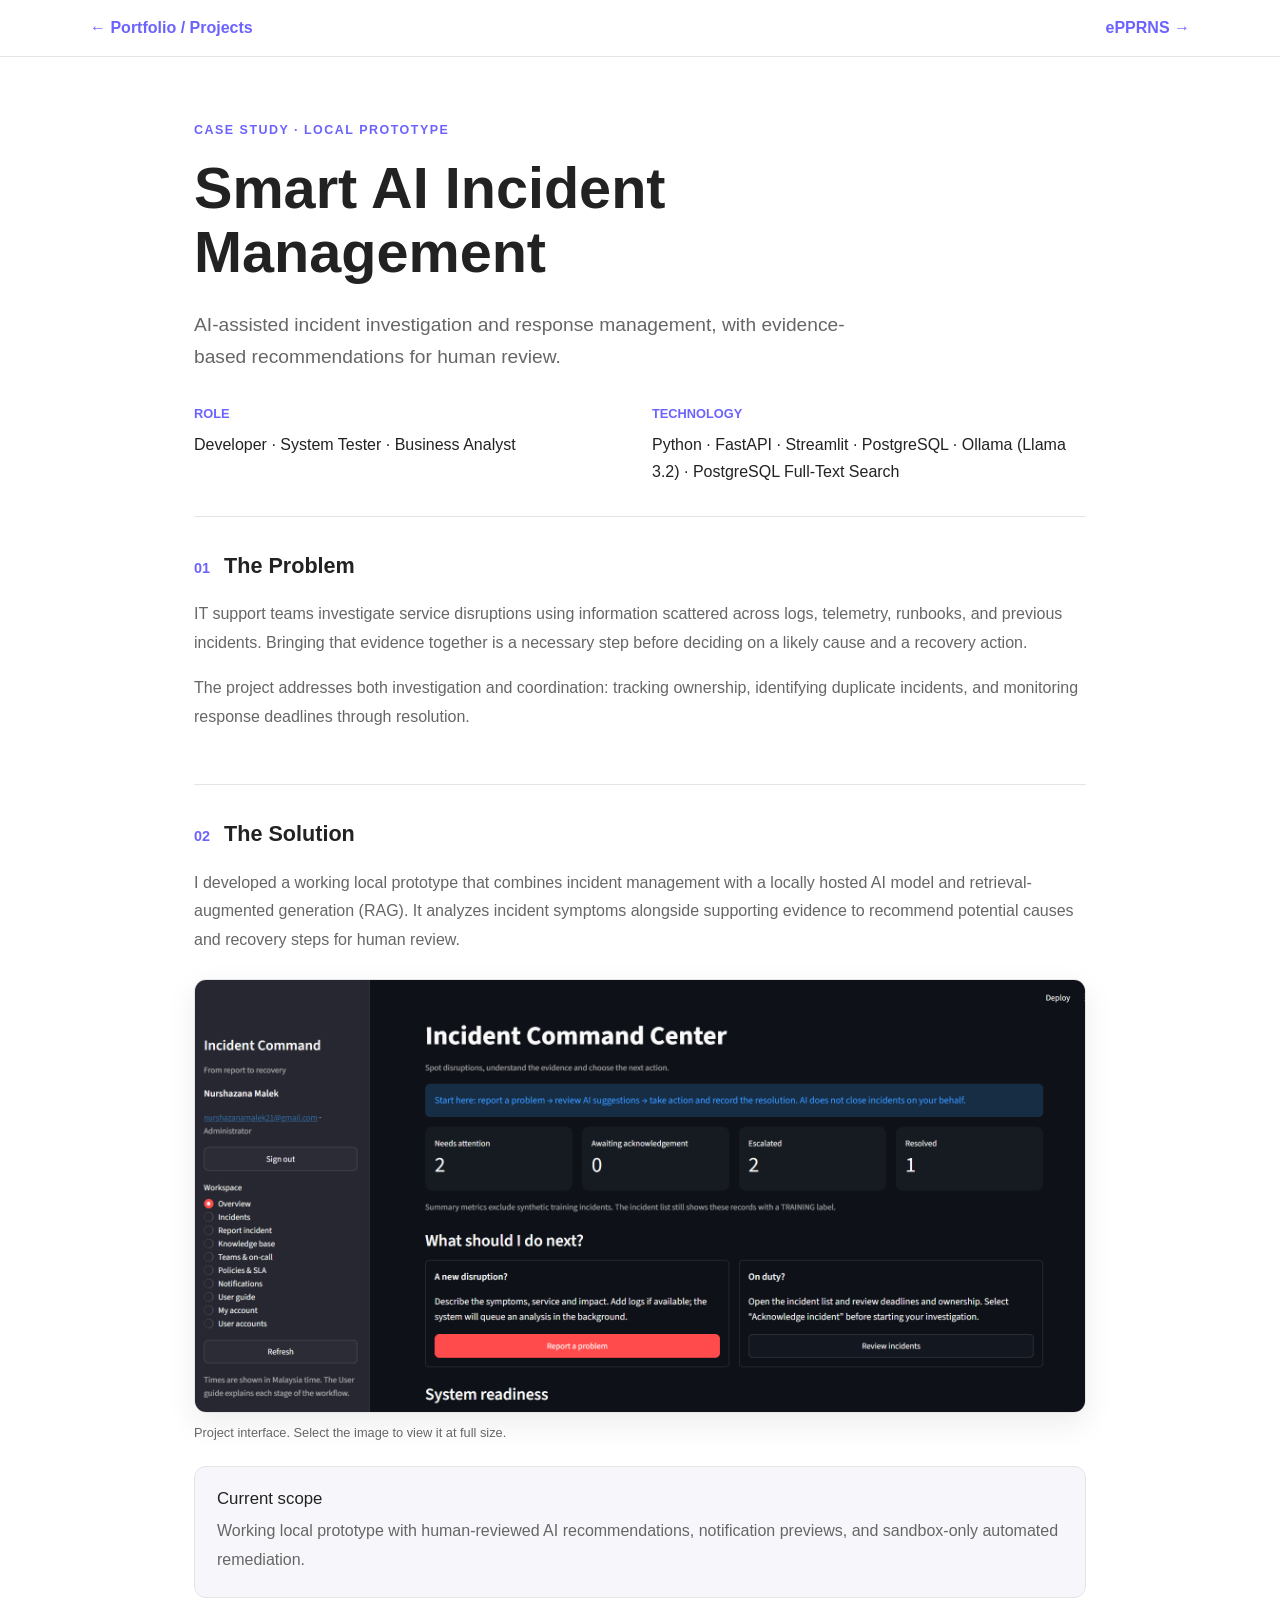
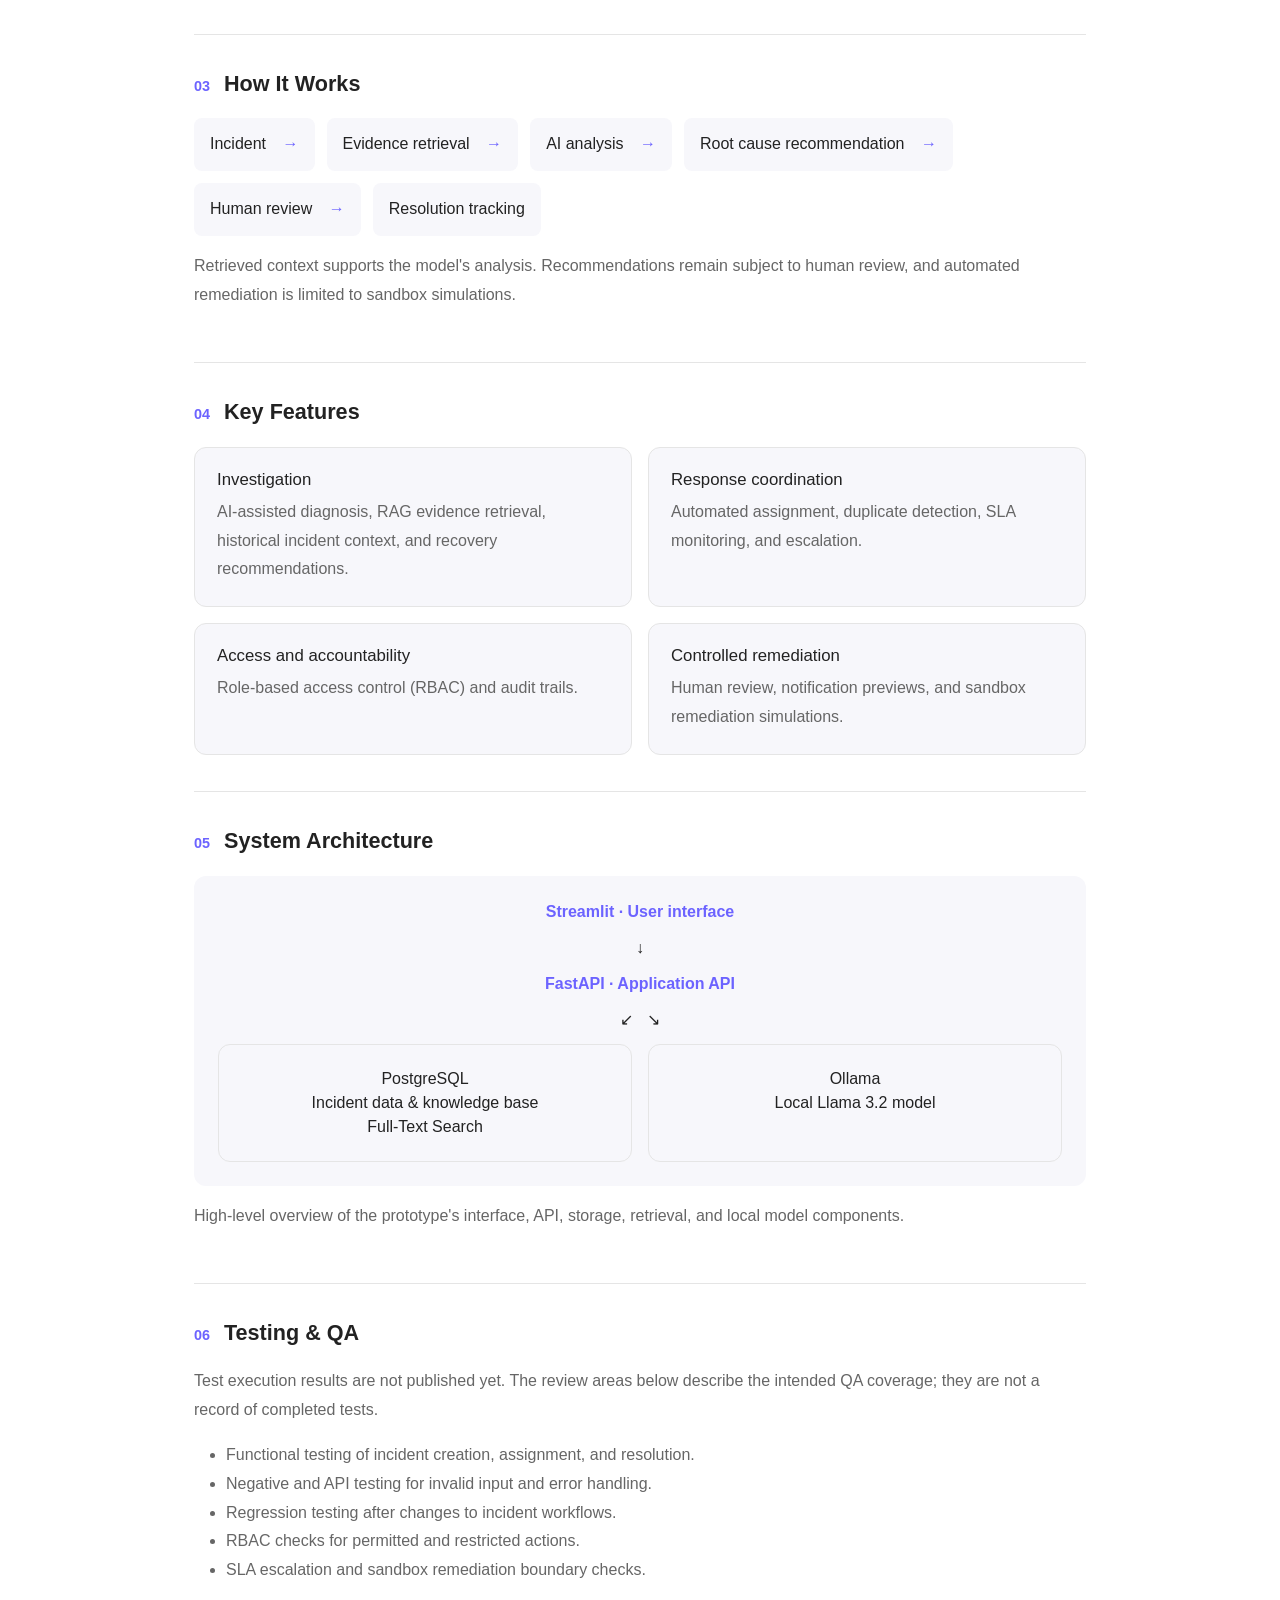
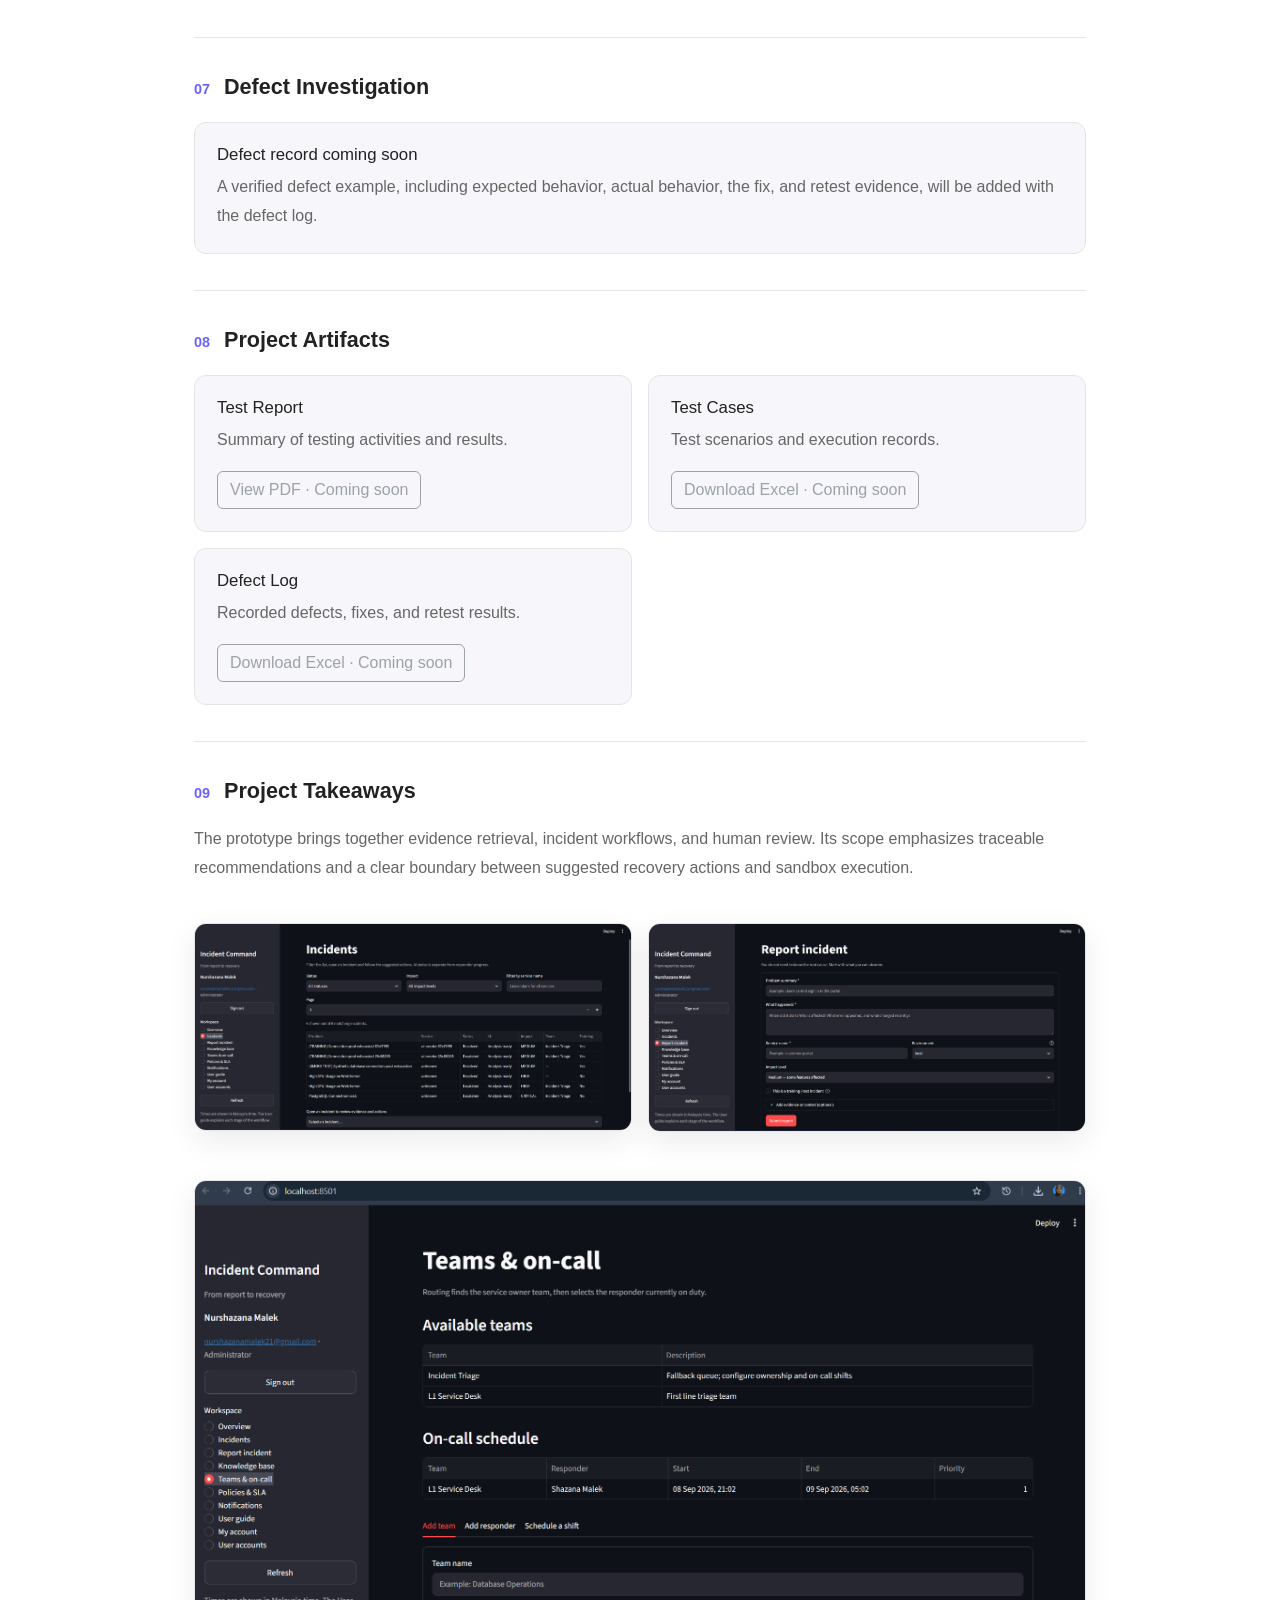
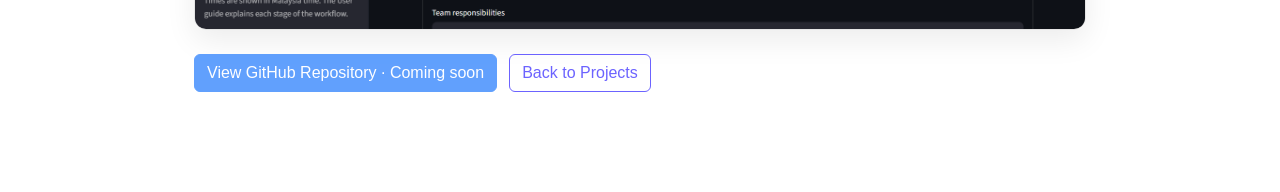
==== smart-ai-case-study.html @ b333d576 "Add case study and github button to Project Modal then add another pages forproject case study" ====
<!DOCTYPE html>
<html lang="en">
<head>
    <meta charset="UTF-8">
    <meta name="viewport" content="width=device-width, initial-scale=1.0">
    <meta name="description" content="Smart AI Incident Management: a local AI-assisted incident investigation and response management prototype by Shazana.">
    <title>Smart AI Case Study | Shazana</title>
    <link rel="icon" href="assets/icons/favicon.svg" type="image/svg+xml">
    <link href="https://cdn.jsdelivr.net/npm/bootstrap@5.3.3/dist/css/bootstrap.min.css" rel="stylesheet">
    <link rel="stylesheet" href="assets/css/style.css">
    <link rel="stylesheet" href="assets/css/case-study.css">
</head>
<body>
    <nav class="case-nav" aria-label="Case study navigation"><div class="container case-nav-inner">
        <a href="index.html#projects">&larr; Portfolio / Projects</a>
        <a href="epprns-case-study.html">ePPRNS &rarr;</a>
    </div></nav>
    <main class="case-main">
        <header class="case-hero">
            <p class="case-eyebrow">Case Study · Local Prototype</p>
            <h1>Smart AI Incident Management</h1>
            <p class="case-lead">AI-assisted incident investigation and response management, with evidence-based recommendations for human review.</p>
            <dl class="case-meta">
                <div><dt>Role</dt><dd>Developer · System Tester · Business Analyst</dd></div>
                <div><dt>Technology</dt><dd>Python · FastAPI · Streamlit · PostgreSQL · Ollama (Llama 3.2) · PostgreSQL Full-Text Search</dd></div>
            </dl>
        </header>
        <section class="case-section">
            <h2><span>01</span>The Problem</h2>
            <p>IT support teams investigate service disruptions using information scattered across logs, telemetry, runbooks, and previous incidents. Bringing that evidence together is a necessary step before deciding on a likely cause and a recovery action.</p>
            <p>The project addresses both investigation and coordination: tracking ownership, identifying duplicate incidents, and monitoring response deadlines through resolution.</p>
        </section>
        <section class="case-section">
            <h2><span>02</span>The Solution</h2>
            <p>I developed a working local prototype that combines incident management with a locally hosted AI model and retrieval-augmented generation (RAG). It analyzes incident symptoms alongside supporting evidence to recommend potential causes and recovery steps for human review.</p>
            <figure class="case-shot"><a href="assets/images/side1.png" target="_blank" rel="noopener noreferrer"><img src="assets/images/side1.png" alt="Smart AI incident management interface" loading="lazy"></a><figcaption>Project interface. Select the image to view it at full size.</figcaption></figure>
            <div class="case-panel"><h3>Current scope</h3><p>Working local prototype with human-reviewed AI recommendations, notification previews, and sandbox-only automated remediation.</p></div>
        </section>
        <section class="case-section">
            <h2><span>03</span>How It Works</h2>
            <ol class="case-flow"><li>Incident</li><li>Evidence retrieval</li><li>AI analysis</li><li>Root cause recommendation</li><li>Human review</li><li>Resolution tracking</li></ol>
            <p>Retrieved context supports the model's analysis. Recommendations remain subject to human review, and automated remediation is limited to sandbox simulations.</p>
        </section>
        <section class="case-section">
            <h2><span>04</span>Key Features</h2>
            <div class="case-features">
                <div class="case-panel"><h3>Investigation</h3><p>AI-assisted diagnosis, RAG evidence retrieval, historical incident context, and recovery recommendations.</p></div>
                <div class="case-panel"><h3>Response coordination</h3><p>Automated assignment, duplicate detection, SLA monitoring, and escalation.</p></div>
                <div class="case-panel"><h3>Access and accountability</h3><p>Role-based access control (RBAC) and audit trails.</p></div>
                <div class="case-panel"><h3>Controlled remediation</h3><p>Human review, notification previews, and sandbox remediation simulations.</p></div>
            </div>
        </section>
        <section class="case-section">
            <h2><span>05</span>System Architecture</h2>
            <div class="case-architecture" aria-label="Streamlit interface connects to FastAPI, which coordinates PostgreSQL storage and retrieval with the local Ollama model.">
                <strong>Streamlit · User interface</strong><span aria-hidden="true">↓</span>
                <strong>FastAPI · Application API</strong><span aria-hidden="true">↙ &nbsp; ↘</span>
                <div class="case-features"><div class="case-panel">PostgreSQL<br>Incident data &amp; knowledge base<br>Full-Text Search</div><div class="case-panel">Ollama<br>Local Llama 3.2 model</div></div>
            </div>
            <p class="mt-3">High-level overview of the prototype's interface, API, storage, retrieval, and local model components.</p>
        </section>
        <section class="case-section">
            <h2><span>06</span>Testing &amp; QA</h2>
            <p>Test execution results are not published yet. The review areas below describe the intended QA coverage; they are not a record of completed tests.</p>
            <ul><li>Functional testing of incident creation, assignment, and resolution.</li><li>Negative and API testing for invalid input and error handling.</li><li>Regression testing after changes to incident workflows.</li><li>RBAC checks for permitted and restricted actions.</li><li>SLA escalation and sandbox remediation boundary checks.</li></ul>
        </section>
        <section class="case-section">
            <h2><span>07</span>Defect Investigation</h2>
            <div class="case-panel"><h3>Defect record coming soon</h3><p>A verified defect example, including expected behavior, actual behavior, the fix, and retest evidence, will be added with the defect log.</p></div>
        </section>
        <section class="case-section">
            <h2><span>08</span>Project Artifacts</h2>
            <div class="case-artifacts">
                <div class="case-panel"><h3>Test Report</h3><p>Summary of testing activities and results.</p><button class="btn btn-outline-secondary" disabled>View PDF · Coming soon</button></div>
                <div class="case-panel"><h3>Test Cases</h3><p>Test scenarios and execution records.</p><button class="btn btn-outline-secondary" disabled>Download Excel · Coming soon</button></div>
                <div class="case-panel"><h3>Defect Log</h3><p>Recorded defects, fixes, and retest results.</p><button class="btn btn-outline-secondary" disabled>Download Excel · Coming soon</button></div>
            </div>
        </section>
        <section class="case-section">
            <h2><span>09</span>Project Takeaways</h2>
            <p>The prototype brings together evidence retrieval, incident workflows, and human review. Its scope emphasizes traceable recommendations and a clear boundary between suggested recovery actions and sandbox execution.</p>
            <div class="case-features">
                <figure class="case-shot"><a href="assets/images/side2.png" target="_blank" rel="noopener noreferrer"><img src="assets/images/side2.png" alt="Smart AI project screenshot 2" loading="lazy"></a></figure>
                <figure class="case-shot"><a href="assets/images/side3.png" target="_blank" rel="noopener noreferrer"><img src="assets/images/side3.png" alt="Smart AI project screenshot 3" loading="lazy"></a></figure>
            </div>
            <figure class="case-shot"><a href="assets/images/side4.png" target="_blank" rel="noopener noreferrer"><img src="assets/images/side4.png" alt="Smart AI project screenshot 4" loading="lazy"></a></figure>
            <div class="case-actions"><button class="btn btn-primary" disabled>View GitHub Repository · Coming soon</button><a class="btn btn-outline-primary" href="index.html#projects">Back to Projects</a></div>
        </section>
    </main>
    <script src="assets/js/main.js"></script>
</body>
</html>
---- assets/css/style.css ----
:root {
    --primary: #6c63ff;
    --primary-dark: #554dc9;

    --background: #ffffff;
    --background-alt: #f7f7fb;

    --text: #222222;
    --text-light: #666666;

    --border: #e5e5e5;

    --card-background: #ffffff;

    --shadow:
        0 10px 30px rgba(0, 0, 0, 0.08);

    --transition: 0.3s ease;
}


/* =========================
   DARK MODE
========================= */

body.dark-mode {

    --background: #121212;
    --background-alt: #181818;

    --text: #f5f5f5;
    --text-light: #b5b5b5;

    --border: #303030;

    --card-background: #1e1e1e;

    --shadow:
        0 10px 30px rgba(0, 0, 0, 0.3);
}


/* =========================
   GENERAL
========================= */

html {
    scroll-behavior: smooth;
    scroll-padding-top: 80px;
}


body {
    margin: 0;

    font-family:
        "Segoe UI",
        Arial,
        sans-serif;

    background: var(--background);

    color: var(--text);

    transition:
        background var(--transition),
        color var(--transition);
}


a {
    text-decoration: none;
}


.container {
    max-width: 1100px;
}


/* =========================
   NAVBAR
========================= */

.navbar {
    background: var(--background);

    border-bottom:
        1px solid var(--border);

    transition:
        background var(--transition);
}


.navbar-brand {
    font-size: 1.5rem;

    font-weight: 700;

    color: var(--text);
}


.navbar-brand span {
    color: var(--primary);
}


.navbar-menu {
    display: flex;

    align-items: center;

    gap: 25px;
}


.nav-link {
    color: var(--text);

    font-weight: 500;

    position: relative;

    transition: color var(--transition);
}


.nav-link:hover,
.nav-link.active {
    color: var(--primary);
}


.nav-link::after {
    content: "";

    position: absolute;

    left: 0;

    bottom: -5px;

    width: 0;

    height: 2px;

    background: var(--primary);

    transition: width var(--transition);
}


.nav-link:hover::after,
.nav-link.active::after {
    width: 100%;
}


.theme-button {
    border: none;

    background: transparent;

    color: var(--text);

    font-size: 1.1rem;

    cursor: pointer;

    transition: color var(--transition);
}


.theme-button:hover {
    color: var(--primary);
}


.navbar-toggler {
    border: none;

    color: var(--text);

    font-size: 1.3rem;
}


.navbar-toggler:focus {
    box-shadow: none;
}


/* =========================
   HERO
========================= */

.hero {
    min-height: 100vh;

    display: flex;

    align-items: center;

    padding-top: 80px;
}


.hero-content {
    display: grid;

    grid-template-columns:
        1fr 350px;

    gap: 80px;

    align-items: center;
}


.hero-intro {
    color: var(--primary);

    font-size: 1.2rem;

    font-weight: 600;

    margin-bottom: 10px;
}


.hero h1 {
    font-size: clamp(3rem, 7vw, 5rem);

    font-weight: 800;

    margin-bottom: 10px;
}


.hero h2 {
    font-size: clamp(1.5rem, 3vw, 2.2rem);

    color: var(--text-light);

    font-weight: 600;

    margin-bottom: 25px;
}


.hero-description {
    text-align: inherit;

    color: var(--text-light);

    font-size: 1.1rem;

    line-height: 1.8;

    max-width: 600px;
}


.hero-buttons {
    display: flex;

    gap: 15px;

    margin-top: 30px;
}


.btn-primary {
    background: var(--primary);

    border-color: var(--primary);
}


.btn-primary:hover {
    background: var(--primary-dark);

    border-color: var(--primary-dark);
}


.btn-outline-primary {
    color: var(--primary);

    border-color: var(--primary);
}


.btn-outline-primary:hover {
    background: var(--primary);

    border-color: var(--primary);

    color: white;
}


.social-links {
    display: flex;

    gap: 20px;

    margin-top: 30px;
}


.social-links a {
    color: var(--text);

    font-size: 1.4rem;

    transition:
        color var(--transition),
        transform var(--transition);
}


.social-links a:hover {
    color: var(--primary);

    transform: translateY(-3px);
}

.availability-status {
    display: inline-flex;
    align-items: center;
    gap: 8px;
    margin: 0 0 20px;
    color: var(--text-light);
    font-size: 0.95rem;
    font-weight: 600;
}

.availability-status span {
    width: 9px;
    height: 9px;
    border-radius: 50%;
    background: #22c55e;
    box-shadow: 0 0 0 4px rgba(34, 197, 94, 0.15);
}


/* =========================
   PROFILE IMAGE
========================= */

.hero-image {
    display: flex;

    justify-content: center;
}


.profile-circle {
    width: 300px;

    height: 300px;

    border-radius: 50%;

    padding: 8px;

    background: var(--primary);

    box-shadow: var(--shadow);
}


.profile-circle img {
    width: 100%;

    height: 100%;

    object-fit: cover;

    border-radius: 50%;

    display: block;
}


/* =========================
   SECTIONS
========================= */

.section {
    padding: 100px 0;
}


.section-alt {
    background: var(--background-alt);
}


.section-heading {
    display: flex;

    align-items: center;

    gap: 15px;

    margin-bottom: 50px;
}


.section-heading span {
    color: var(--primary);

    font-weight: 700;
}


.section-heading h2 {
    font-size: 2.5rem;

    font-weight: 700;

    margin: 0;
}


/* =========================
   ABOUT
========================= */

.about-content {
    text-align: left;
    display: grid;

    grid-template-columns:
        1fr 1fr;

    gap: 60px;

    align-items: start;
}


.about-text p {
    color: var(--text-light);

    line-height: 1.8;

    font-size: 1.05rem;

    margin-bottom: 20px;
}


.about-focus {
    margin-top: 28px;
    padding-top: 22px;
    border-top: 1px solid var(--border);
}

.about-focus h3 {
    margin-bottom: 16px;
    color: var(--text-light);
    font-size: 0.75rem;
    font-weight: 700;
    letter-spacing: 0.1em;
    text-transform: uppercase;
}

.about-focus-list {
    display: grid;
    grid-template-columns: repeat(2, minmax(0, 1fr));
    gap: 12px 16px;
    padding: 0;
    margin: 0;
    list-style: none;
}

.about-focus-list li {
    display: flex;
    align-items: baseline;
    gap: 9px;
    font-size: 0.9rem;
    font-weight: 500;
}

.about-focus-list i {
    color: var(--primary);
    font-size: 0.8rem;
    flex-shrink: 0;
}

@media (max-width: 380px) {
    .about-focus-list {
        grid-template-columns: 1fr;
    }
}

.about-info {
    display: grid;

    gap: 20px;
}


.info-card {
    background: var(--card-background);

    border: 1px solid var(--border);

    padding: 30px;

    border-radius: 12px;

    box-shadow: var(--shadow);
}


.info-card i {
    color: var(--primary);

    font-size: 1.8rem;

    margin-bottom: 15px;
}


.info-card h3 {
    font-size: 1.2rem;

    margin-bottom: 10px;
}


.info-card p {
    color: var(--text-light);

    margin: 0;

    line-height: 1.6;
}


/* =========================
   SKILLS
========================= */

.skill-categories {
    display: grid;
    grid-template-columns: repeat(2, minmax(0, 1fr));
    gap: 24px;
}

.skill-category {
    padding: 24px;
    background: var(--card-background);
    border: 1px solid var(--border);
    border-radius: 12px;
    box-shadow: var(--shadow);
}

.skill-category h3 {
    display: flex;
    align-items: center;
    gap: 12px;
    margin-bottom: 18px;
    font-size: 1.15rem;
    line-height: 1.4;
}

.skill-category h3 i {
    color: var(--primary);
}

.skill-category-list {
    display: flex;
    flex-wrap: wrap;
    gap: 8px;
    padding: 0;
    margin: 0;
    list-style: none;
}

.skill-category-list li {
    padding: 7px 11px;
    border-radius: 6px;
    background: var(--background-alt);
    color: var(--text);
    font-size: 0.9rem;
    overflow-wrap: anywhere;
}

@media (max-width: 575px) {
    .skill-categories {
        grid-template-columns: 1fr;
        gap: 16px;
    }

    .skill-category {
        padding: 20px;
    }
}

.skills-grid {
    display: grid;

    grid-template-columns:repeat(auto-fit, minmax(180px, 1fr));

    gap: 1rem;
}


.skill-card {
    display: flex;
    align-items: center;
    justify-content: center;
    gap: 12px;
    padding: 10px 8px;
    background: var(--card-background);
    border: 1px solid var(--border);
    border-radius: 10px;
    font-size: 0.8rem;
    text-align: center;
    transition: transform var(--transition), box-shadow var(--transition);
}


.skill-card:hover {
    transform: translateY(-5px);

    box-shadow: var(--shadow);
}


.skill-card i {
    color: var(--primary);
    font-size: 1.8rem;
}

.skill-svg {
    width: 1.8rem;
    height: 1.8rem;
    display: block;
    flex-shrink: 0;
}


/* =========================
   PROJECTS
========================= */

.projects-grid {
    display: grid;

    grid-template-columns:
        repeat(4, 1fr);

    gap: 25px;
}


.project-card {
    background: var(--card-background);

    border: 1px solid var(--border);

    border-radius: 12px;

    padding: 30px;

    display: flex;

    flex-direction: column;

    min-height: 350px;

    box-shadow: var(--shadow);

    transition:
        transform var(--transition),
        box-shadow var(--transition);
}


.project-card:hover {
    transform: translateY(-8px);

    box-shadow: 0 16px 35px rgba(108, 99, 255, 0.18);
}


.project-icon {
    color: var(--primary);

    font-size: 2rem;

    margin-bottom: 25px;

    transition: transform var(--transition);
}

.project-card:hover .project-icon {
    transform: scale(1.08) rotate(-4deg);
}


.project-card h3 {
    margin-bottom: 15px;
}


.project-card p {
    color: var(--text-light);

    line-height: 1.7;

    flex-grow: 1;
}


.technology-list {
    display: flex;

    flex-wrap: wrap;

    gap: 8px;

    margin: 20px 0;
}


.technology-list span {
    background: var(--background-alt);

    color: var(--primary);

    padding: 5px 10px;

    border-radius: 5px;

    font-size: 0.8rem;

    font-weight: 600;

    transition: transform var(--transition), background var(--transition), color var(--transition);
}

.project-card:hover .technology-list span {
    background: var(--primary);
    color: #ffffff;
    transform: translateY(-2px);
}


.project-link {
    color: var(--primary);

    font-weight: 600;

    transition: color var(--transition);
}


.project-link:hover {
    color: var(--primary-dark);
}


/* =========================
   CONTACT
========================= */

.contact-container {
    max-width: 700px;

    margin: auto;

    text-align: center;
}


.contact-container .section-heading {
    justify-content: center;
}


.contact-description {
    color: var(--text-light);

    line-height: 1.8;

    font-size: 1.1rem;
}


.contact-buttons {
    display: flex;

    justify-content: center;

    gap: 15px;

    margin-top: 30px;
}


/* =========================
   FOOTER
========================= */

footer {
    background: var(--background);

    border-top: 1px solid var(--border);

    padding: 30px 0;

    text-align: center;
}


footer p {
    margin: 5px 0;
}


.footer-small {
    color: var(--text-light);

    font-size: 0.9rem;
}


/* =========================
   SCROLL ANIMATION
========================= */

.reveal {
    opacity: 0;

    transform: translateY(30px);

    transition:
        opacity 0.7s ease,
        transform 0.7s ease;
}


.reveal.show {
    opacity: 1;

    transform: translateY(0);
}


/* =========================
   MOBILE
========================= */

@media (max-width: 991px) {

    .navbar-menu {
        display: none;

        flex-direction: column;

        align-items: flex-start;

        padding: 20px 0;
    }


    .navbar-menu.show {
        display: flex;
    }


    .hero-content {
        grid-template-columns: 1fr;

        text-align: center;

        gap: 50px;
    }


    .hero-description {
        margin: auto;
    }


    .hero-buttons,
    .social-links {
        justify-content: center;
    }


    .hero-image {
        order: -1;
    }


    .profile-circle {
        width: 220px;

        height: 220px;
    }


    .about-content {
        grid-template-columns: 1fr;
    }


    .skills-grid {
        grid-template-columns:
            repeat(2, 1fr);
    }


    .projects-grid {
        grid-template-columns: 1fr;
    }

}


@media (max-width: 575px) {

    .section {
        padding: 70px 0;
    }

    .hero h1 {
        font-size: 3rem;
    }

    .hero h2 {
        font-size: 1.4rem;
    }

    .hero-buttons {
        flex-direction: column;
    }

    .skills-grid {
        grid-template-columns: repeat(2, 1fr);
        gap: 10px;
    }

    .skill-card {
        padding: 10px 8px;
        font-size: 0.8rem;
    }

    .contact-buttons {
        flex-direction: column;
    }

}
/* Light mode navbar styling */
.navbar {
    background-color: #ffffff; /* or your preferred light mode navbar background */
    transition: background-color 0.3s ease, color 0.3s ease;
}

/* Dark mode navbar styling */
body.dark-mode .navbar {
    background-color: #121212; /* your dark mode background color */
}

body.dark-mode .navbar .nav-link,
body.dark-mode .navbar .navbar-brand {
    color: #ffffff; /* makes navbar links visible in dark mode */
}

/* =========================
   PROJECT MODAL STYLES
========================= */

.project-modal-content {
    background-color: #1e1e24;
    color: #ffffff;
    border: 1px solid rgba(255, 255, 255, 0.1);
    border-radius: 12px;
    overflow: hidden;
    box-shadow: 0 10px 30px rgba(0, 0, 0, 0.5);
}

.project-modal-header {
    background-color: #141418;
    border-bottom: 1px solid rgba(255, 255, 255, 0.08);
    padding: 12px 20px;
}

.window-dots .dot {
    width: 12px;
    height: 12px;
    border-radius: 50%;
    display: inline-block;
}

.dot-red { background-color: #ff5f56; }
.dot-yellow { background-color: #ffbd2e; }
.dot-green { background-color: #27c93f; }

.project-modal-desc {
    color: #cccccc;
    font-size: 0.95rem;
    line-height: 1.6;
}

.project-modal-img-wrapper img {
    border: 1px solid rgba(255, 255, 255, 0.1);
    box-shadow: 0 4px 15px rgba(0, 0, 0, 0.3);
}

/* Light mode support for modals */
body:not(.dark-mode) .project-modal-content {
    background-color: #25252b;
    color: #ffffff;
}
/* =========================
   PROJECTS GRID (4 COLUMNS)
========================= */

.projects-grid {
    display: grid;
    grid-template-columns: repeat(4, 1fr);
    gap: 1.5rem;
}

/* Responsive adjustments for tablets and mobile */
@media (max-width: 991px) {
    .projects-grid {
        grid-template-columns: repeat(2, 1fr); /* 2 per row on tablets */
    }
}

@media (max-width: 576px) {
    .projects-grid {
        grid-template-columns: 1fr; /* 1 per row on mobile phones */
    }
}

/* =========================
   CERTIFICATES SECTION (4 COLUMNS)
========================= */

.certificates-grid {
    display: grid;
    grid-template-columns: repeat(4, 1fr); /* 4 boxes per row */
    gap: 1.25rem;
}

.certificate-card {
    background-color: #ffffff;
    border-radius: 12px;
    border: 1px solid rgba(0, 0, 0, 0.08);
    overflow: hidden;
    transition: transform 0.3s ease, box-shadow 0.3s ease;
}

.certificate-card:hover {
    transform: translateY(-5px);
    box-shadow: 0 10px 20px rgba(0, 0, 0, 0.1);
}

.certificate-img-wrapper {
    position: relative;
    cursor: pointer;
    overflow: hidden;
    aspect-ratio: 4 / 3;
    background-color: #f8f9fa;
}

.certificate-img-wrapper img {
    width: 100%;
    height: 100%;
    object-fit: cover;
    transition: transform 0.3s ease;
}

.certificate-overlay {
    position: absolute;
    top: 0;
    left: 0;
    width: 100%;
    height: 100%;
    background-color: rgba(0, 0, 0, 0.6);
    color: #ffffff;
    display: flex;
    flex-direction: column;
    align-items: center;
    justify-content: center;
    gap: 6px;
    font-size: 0.85rem;
    opacity: 0;
    transition: opacity 0.3s ease;
}

.certificate-img-wrapper:hover img {
    transform: scale(1.05);
}

.certificate-img-wrapper:hover .certificate-overlay {
    opacity: 1;
}

.certificate-info {
    padding: 1rem;
}

.certificate-info h4 {
    font-size: 0.95rem;
    margin-bottom: 0.25rem;
    font-weight: 600;
}

.certificate-info .issuer {
    font-size: 0.8rem;
    color: #6c757d;
    margin-bottom: 0;
}

/* Modal styling for Certificates */
.cert-modal-content {
    background-color: #1e1e24;
    color: #ffffff;
    border-radius: 12px;
}

/* Dark mode styles */
body.dark-mode .certificate-card {
    background-color: #1e1e24;
    border-color: rgba(255, 255, 255, 0.08);
}

body.dark-mode .certificate-info h4 {
    color: #ffffff;
}

body.dark-mode .certificate-info .issuer {
    color: #a0a0a0;
}

/* Responsive grid rules */
@media (max-width: 1199px) {
    .certificates-grid {
        grid-template-columns: repeat(3, 1fr); /* 3 per row on laptops */
    }
}

@media (max-width: 991px) {
    .certificates-grid {
        grid-template-columns: repeat(2, 1fr); /* 2 per row on tablets */
    }
}

@media (max-width: 576px) {
    .certificates-grid {
        grid-template-columns: 1fr; /* 1 per row on mobile phones */
    }
}

/* =========================
   PAGE LOADER & BACK TO TOP
========================= */

.page-loader {
    position: fixed;
    inset: 0;
    z-index: 2000;
    display: grid;
    place-items: center;
    background: var(--background);
    transition: opacity 0.35s ease, visibility 0.35s ease;
}

.page-loader.is-hidden {
    opacity: 0;
    visibility: hidden;
}

.loader-spinner {
    width: 42px;
    height: 42px;
    border: 4px solid var(--border);
    border-top-color: var(--primary);
    border-radius: 50%;
    animation: spin 0.8s linear infinite;
}

@keyframes spin {
    to {
        transform: rotate(360deg);
    }
}

.back-to-top {
    position: fixed;
    right: 24px;
    bottom: 24px;
    z-index: 1000;
    min-height: 46px;
    padding: 0 16px;
    border: 0;
    border-radius: 999px;
    background: var(--primary);
    color: #ffffff;
    cursor: pointer;
    display: inline-flex;
    align-items: center;
    gap: 8px;
    font-size: 0.85rem;
    font-weight: 700;
    opacity: 0;
    visibility: hidden;
    transform: translateY(12px);
    box-shadow: var(--shadow);
    transition: opacity var(--transition), visibility var(--transition), transform var(--transition), background var(--transition);
}

.back-to-top:hover {
    background: var(--primary-dark);
    transform: translateY(-2px);
}

.back-to-top.is-visible {
    opacity: 1;
    visibility: visible;
    transform: translateY(0);
}

/* =========================
   EXPERIENCE TIMELINE
========================= */

.timeline {
    position: relative;
    max-width: 850px;
    margin: 0 auto;
}

.timeline::before {
    content: "";
    position: absolute;
    top: 18px;
    bottom: 18px;
    left: 22px;
    width: 2px;
    background: var(--border);
}

.timeline-item {
    position: relative;
    display: grid;
    grid-template-columns: 46px 1fr;
    gap: 20px;
    padding-bottom: 28px;
}

.timeline-item:last-child {
    padding-bottom: 0;
}

.timeline-marker {
    position: relative;
    z-index: 1;
    display: grid;
    width: 46px;
    height: 46px;
    place-items: center;
    border-radius: 50%;
    background: var(--primary);
    color: #ffffff;
    box-shadow: 0 0 0 5px var(--background-alt);
}

.timeline-content {
    padding: 22px;
    border: 1px solid var(--border);
    border-radius: 12px;
    background: var(--card-background);
    box-shadow: var(--shadow);
}

.timeline-date,
.timeline-company {
    margin-bottom: 8px;
    color: var(--primary);
    font-size: 0.9rem;
    font-weight: 700;
}

.timeline-company {
    color: var(--text-light);
    font-weight: 600;
}

.timeline-content h3 {
    margin-bottom: 8px;
    font-size: 1.15rem;
}

.timeline-content p:last-child {
    margin-bottom: 0;
    color: var(--text-light);
    line-height: 1.7;
}

/* =========================
   RESPONSIVE REFINEMENTS
========================= */

@media (max-width: 991px) {
    .navbar .container {
        padding-top: 8px;
        padding-bottom: 8px;
    }

    #navbarMenu {
        margin-top: 12px;
        padding: 12px;
        border: 1px solid var(--border);
        border-radius: 12px;
        background: var(--card-background);
        box-shadow: var(--shadow);
    }

    #navbarMenu .navbar-nav {
        align-items: stretch !important;
    }

    #navbarMenu .nav-link {
        padding: 10px 12px;
        border-radius: 8px;
    }

    #navbarMenu .nav-link:hover,
    #navbarMenu .nav-link.active {
        background: var(--background-alt);
    }

    #navbarMenu .nav-link::after {
        display: none;
    }

    .theme-button {
        align-self: flex-start;
        min-width: 44px;
        min-height: 44px;
    }

    .hero {
        min-height: auto;
        padding: 125px 0 80px;
    }

    .hero-content {
        gap: 32px;
    }

    .section-heading h2 {
        font-size: clamp(1.8rem, 6vw, 2.5rem);
    }
}

@media (max-width: 575px) {
    .container {
        padding-right: 20px;
        padding-left: 20px;
    }

    .hero {
        padding-top: 110px;
    }

    .hero-buttons .btn,
    .contact-buttons .btn {
        width: 100%;
        min-height: 46px;
        display: inline-flex;
        align-items: center;
        justify-content: center;
    }

    .profile-circle {
        width: 190px;
        height: 190px;
    }

    .timeline-item {
        grid-template-columns: 38px 1fr;
        gap: 14px;
    }

    .timeline::before {
        left: 18px;
    }

    .timeline-marker {
        width: 38px;
        height: 38px;
        font-size: 0.85rem;
    }

    .timeline-content {
        padding: 18px;
    }

    .timeline-content h3 {
        font-size: 1.05rem;
    }

    .back-to-top {
        right: 16px;
        bottom: 16px;
        min-height: 42px;
        padding: 0 13px;
        font-size: 0.78rem;
    }
}

/* =========================
   POLISHED CARD SYSTEM
========================= */

.info-card,
.skill-card,
.certificate-card,
.project-card,
.timeline-content {
    border-radius: 12px;
    border-color: var(--border);
    box-shadow: var(--shadow);
}

.info-card,
.skill-card,
.certificate-card,
.timeline-content {
    transition: transform var(--transition), box-shadow var(--transition), border-color var(--transition);
}

.info-card:hover,
.skill-card:hover,
.certificate-card:hover,
.timeline-content:hover {
    transform: translateY(-5px);
    border-color: rgba(108, 99, 255, 0.35);
    box-shadow: 0 16px 35px rgba(108, 99, 255, 0.14);
}

.project-card {
    padding: 24px;
    min-height: 0;
    border-top: 3px solid transparent;
}

.project-card .project-icon {
    font-size: 1.6rem;
    margin-bottom: 16px;
}

.project-card h3 {
    font-size: 1.2rem;
    line-height: 1.35;
    margin-bottom: 10px;
}

.project-card p {
    font-size: 0.95rem;
    line-height: 1.6;
    margin-bottom: 0;
}

.project-card .technology-list {
    margin: 14px 0 0;
    gap: 6px;
}

.project-card:hover {
    border-top-color: var(--primary);
}

.hero-buttons .btn,
.contact-buttons .btn {
    min-height: 46px;
    display: inline-flex;
    align-items: center;
    justify-content: center;
}

.theme-button {
    width: 42px;
    height: 42px;
    display: inline-grid;
    place-items: center;
    border: 1px solid var(--border);
    border-radius: 50%;
}

.theme-button:hover {
    background: var(--background-alt);
    border-color: var(--primary);
}

/* Four cards on wide desktops, then scale down without compressing content. */
@media (max-width: 1199px) {
    .projects-grid {
        grid-template-columns: repeat(3, 1fr);
    }
}

@media (max-width: 991px) {
    .projects-grid {
        grid-template-columns: repeat(2, minmax(0, 1fr));
        gap: 1.25rem;
    }
}

@media (max-width: 575px) {
    .projects-grid {
        grid-template-columns: 1fr;
    }

    .project-card {
        min-height: 0;
        padding: 22px;
    }

    .hero-buttons {
        gap: 10px;
    }

    .availability-status {
        font-size: 0.9rem;
    }
}

@media (prefers-reduced-motion: reduce) {
    *,
    *::before,
    *::after {
        scroll-behavior: auto !important;
        transition-duration: 0.01ms !important;
        animation-duration: 0.01ms !important;
        animation-iteration-count: 1 !important;
    }
}
---- assets/css/case-study.css ----
.case-nav { position: sticky; top: 0; z-index: 10; background: var(--background); border-bottom: 1px solid var(--border); }
.case-nav-inner { display: flex; justify-content: space-between; align-items: center; gap: 20px; padding: 16px 0; }
.case-nav a { color: var(--primary); font-weight: 600; }
.case-main { max-width: 940px; margin: auto; padding: 64px 24px; }
.case-eyebrow { color: var(--primary); text-transform: uppercase; letter-spacing: .12em; font-size: .78rem; font-weight: 700; }
.case-hero h1 { font-size: clamp(2.2rem, 5vw, 3.6rem); font-weight: 800; line-height: 1.12; max-width: 800px; }
.case-lead { font-size: 1.2rem; color: var(--text-light); max-width: 680px; line-height: 1.7; margin: 24px 0; }
.case-meta { display: grid; grid-template-columns: 1fr 1fr; gap: 24px; margin: 30px 0; }
.case-meta dt { color: var(--primary); font-size: .8rem; text-transform: uppercase; margin-bottom: 8px; }
.case-meta dd { line-height: 1.7; margin: 0; }
.case-section { border-top: 1px solid var(--border); padding: 36px 0; }
.case-section h2 { font-size: 1.35rem; font-weight: 700; margin-bottom: 22px; }
.case-section h2 span { color: var(--primary); font-size: .9rem; margin-right: 14px; }
.case-section p, .case-section li { line-height: 1.8; color: var(--text-light); }
.case-section h3 { font-size: 1.05rem; }
.case-shot { margin: 24px 0; }
.case-shot img { width: 100%; height: auto; border: 1px solid var(--border); border-radius: 12px; box-shadow: var(--shadow); }
.case-shot figcaption { font-size: .8rem; color: var(--text-light); margin-top: 10px; }
.case-flow { display: flex; flex-wrap: wrap; align-items: center; gap: 12px; padding: 0; list-style: none; }
.case-flow li { background: var(--background-alt); padding: 12px 16px; border-radius: 8px; color: var(--text); }
.case-flow li:not(:last-child)::after { content: ' →'; color: var(--primary); margin-left: 12px; }
.case-features, .case-artifacts { display: grid; grid-template-columns: repeat(2, minmax(0, 1fr)); gap: 16px; }
.case-panel { background: var(--background-alt); border: 1px solid var(--border); border-radius: 12px; padding: 22px; }
.case-panel p:last-child { margin-bottom: 0; }
.case-architecture { text-align: center; display: grid; gap: 12px; padding: 24px; background: var(--background-alt); border-radius: 12px; }
.case-architecture strong { color: var(--primary); }
.case-actions { display: flex; flex-wrap: wrap; gap: 12px; margin-top: 24px; }
.case-pending { font-size: .85rem; color: var(--text-light); }
@media (max-width: 575px) {
    .case-main { padding: 40px 20px; }
    .case-meta, .case-features, .case-artifacts { grid-template-columns: 1fr; }
    .case-nav-inner { font-size: .85rem; }
}
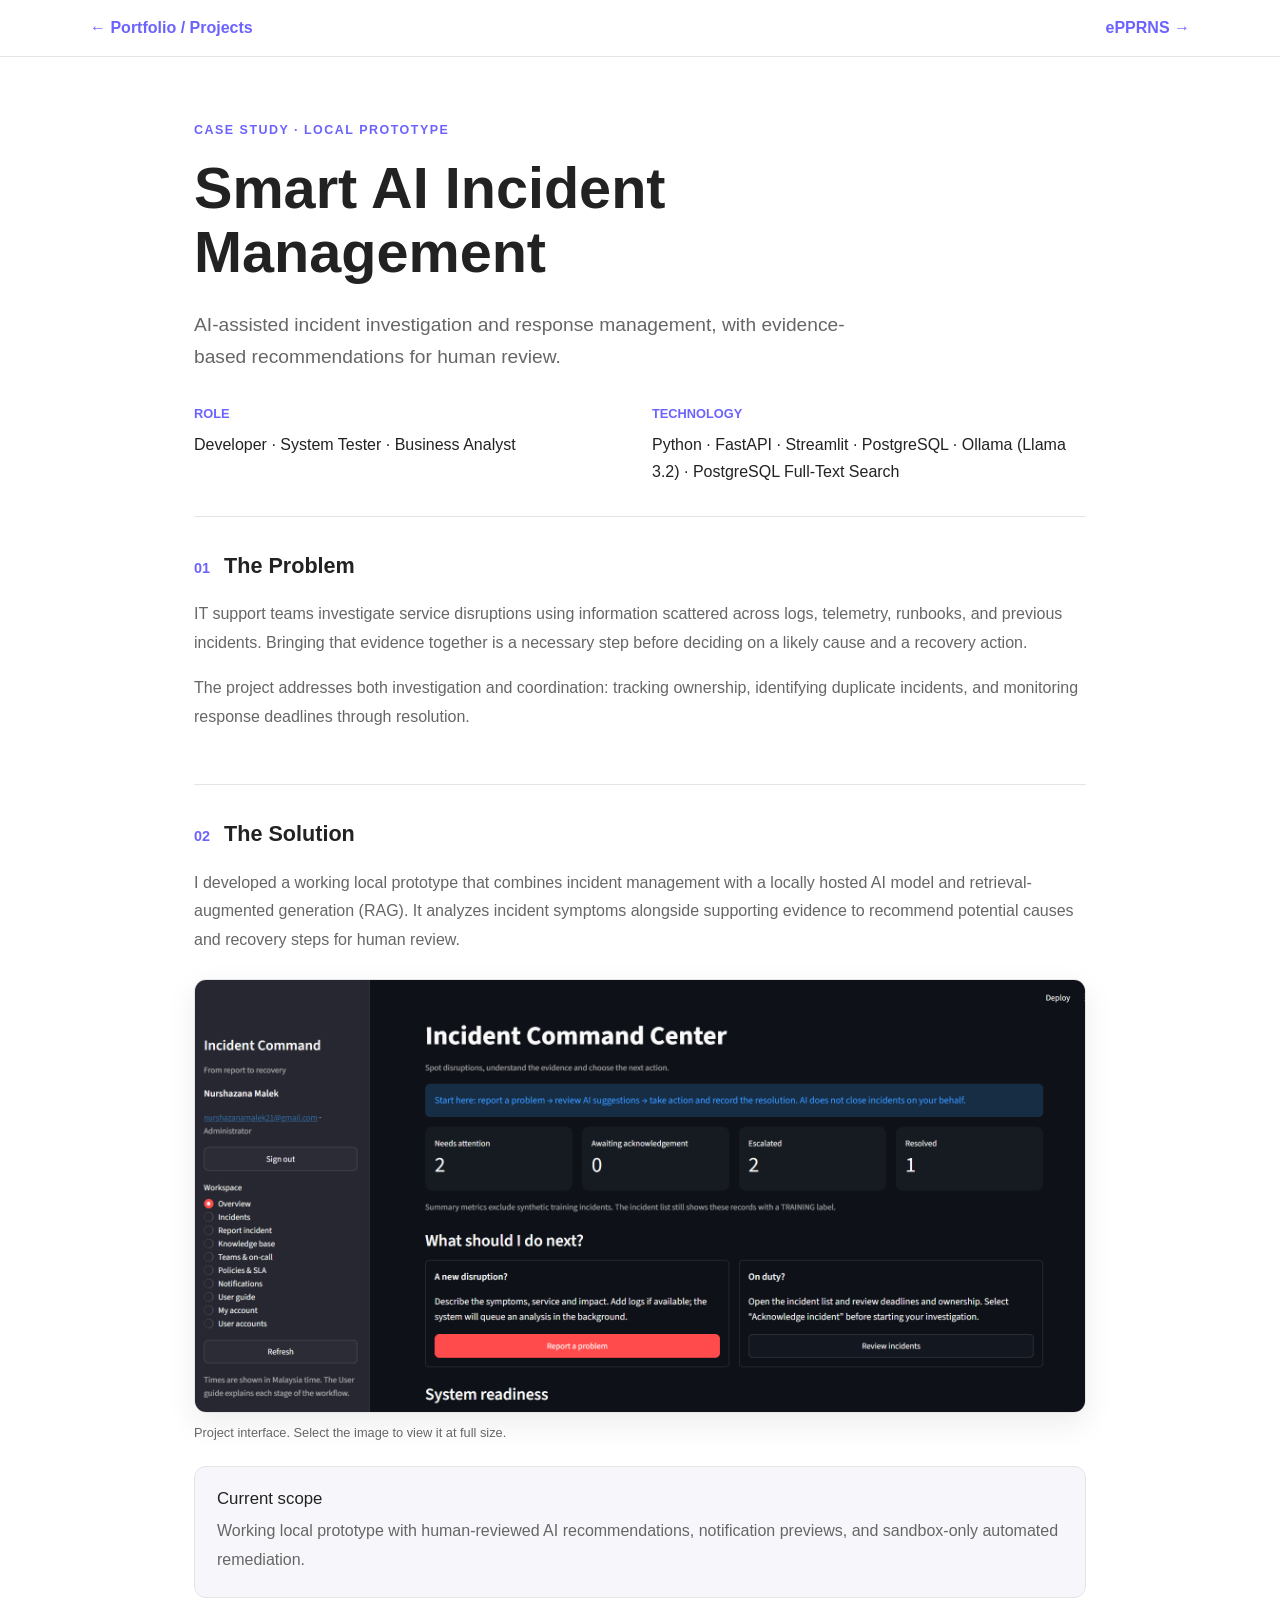
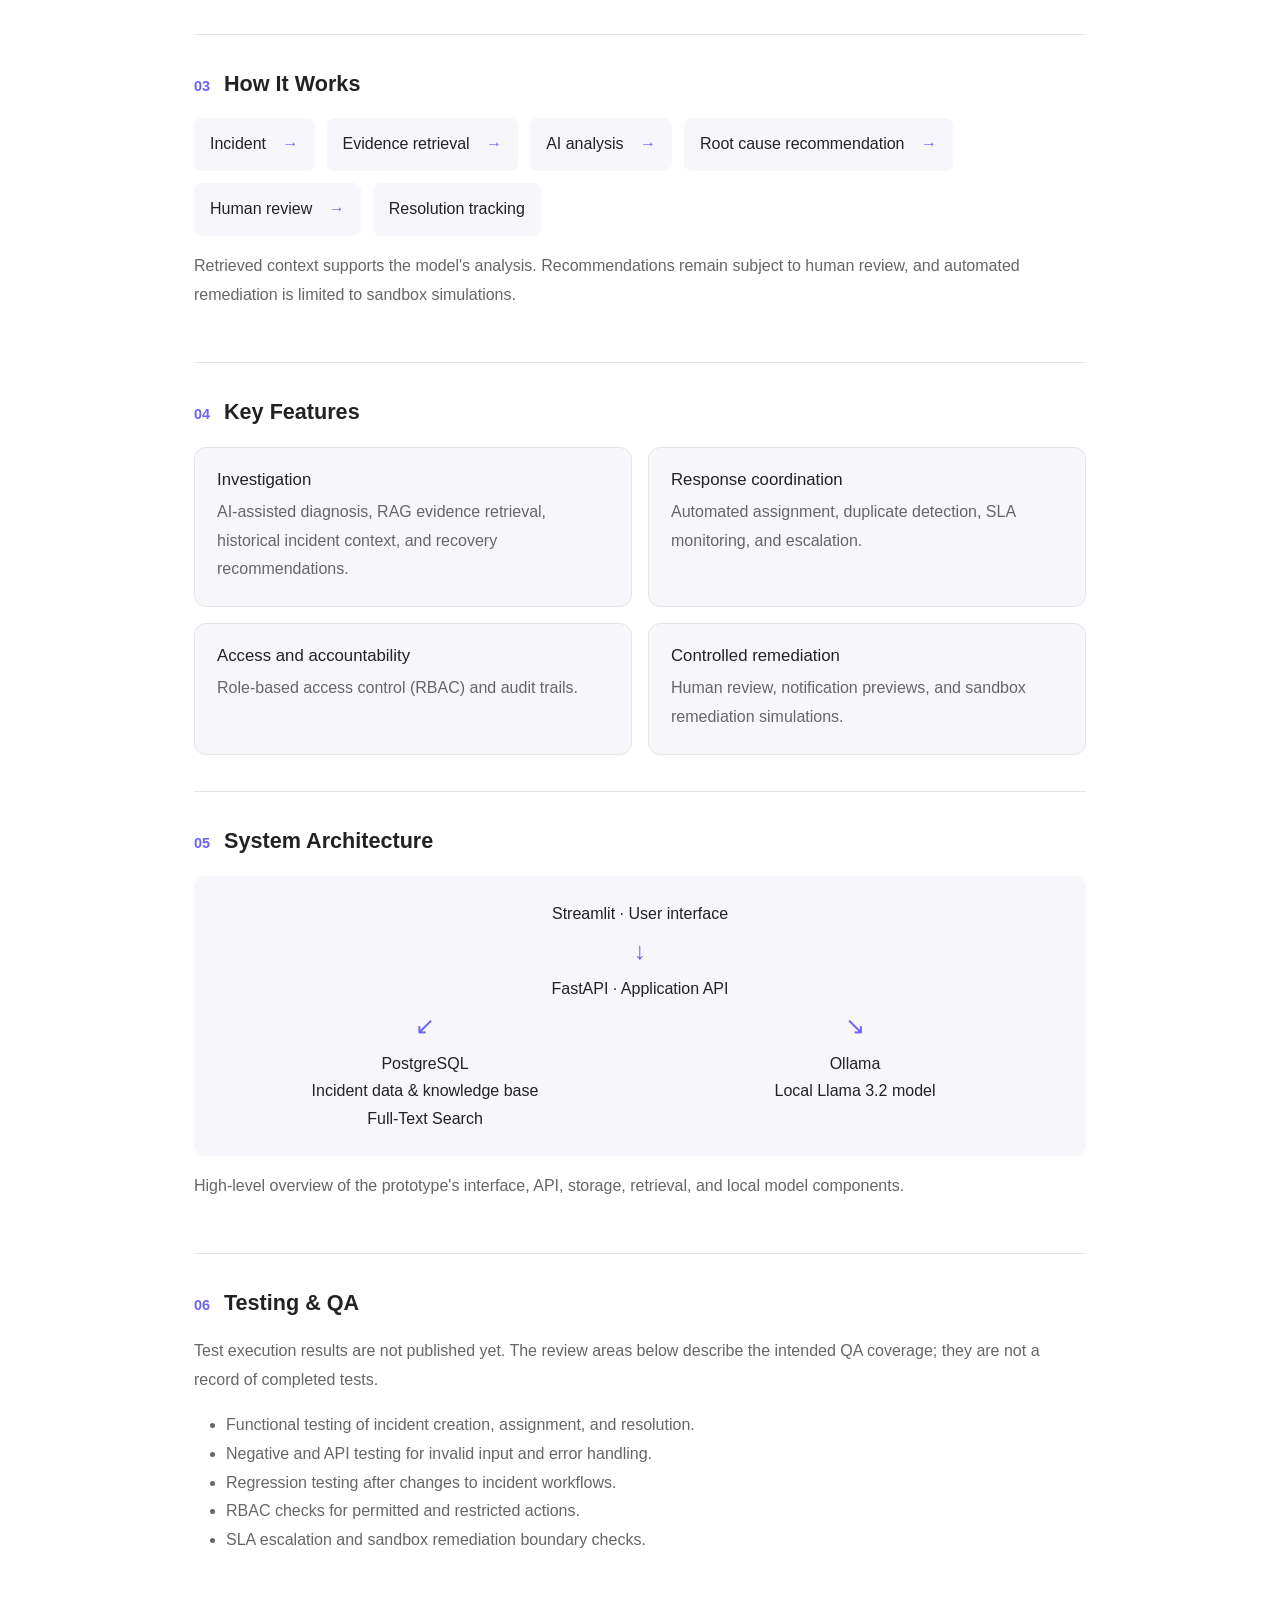
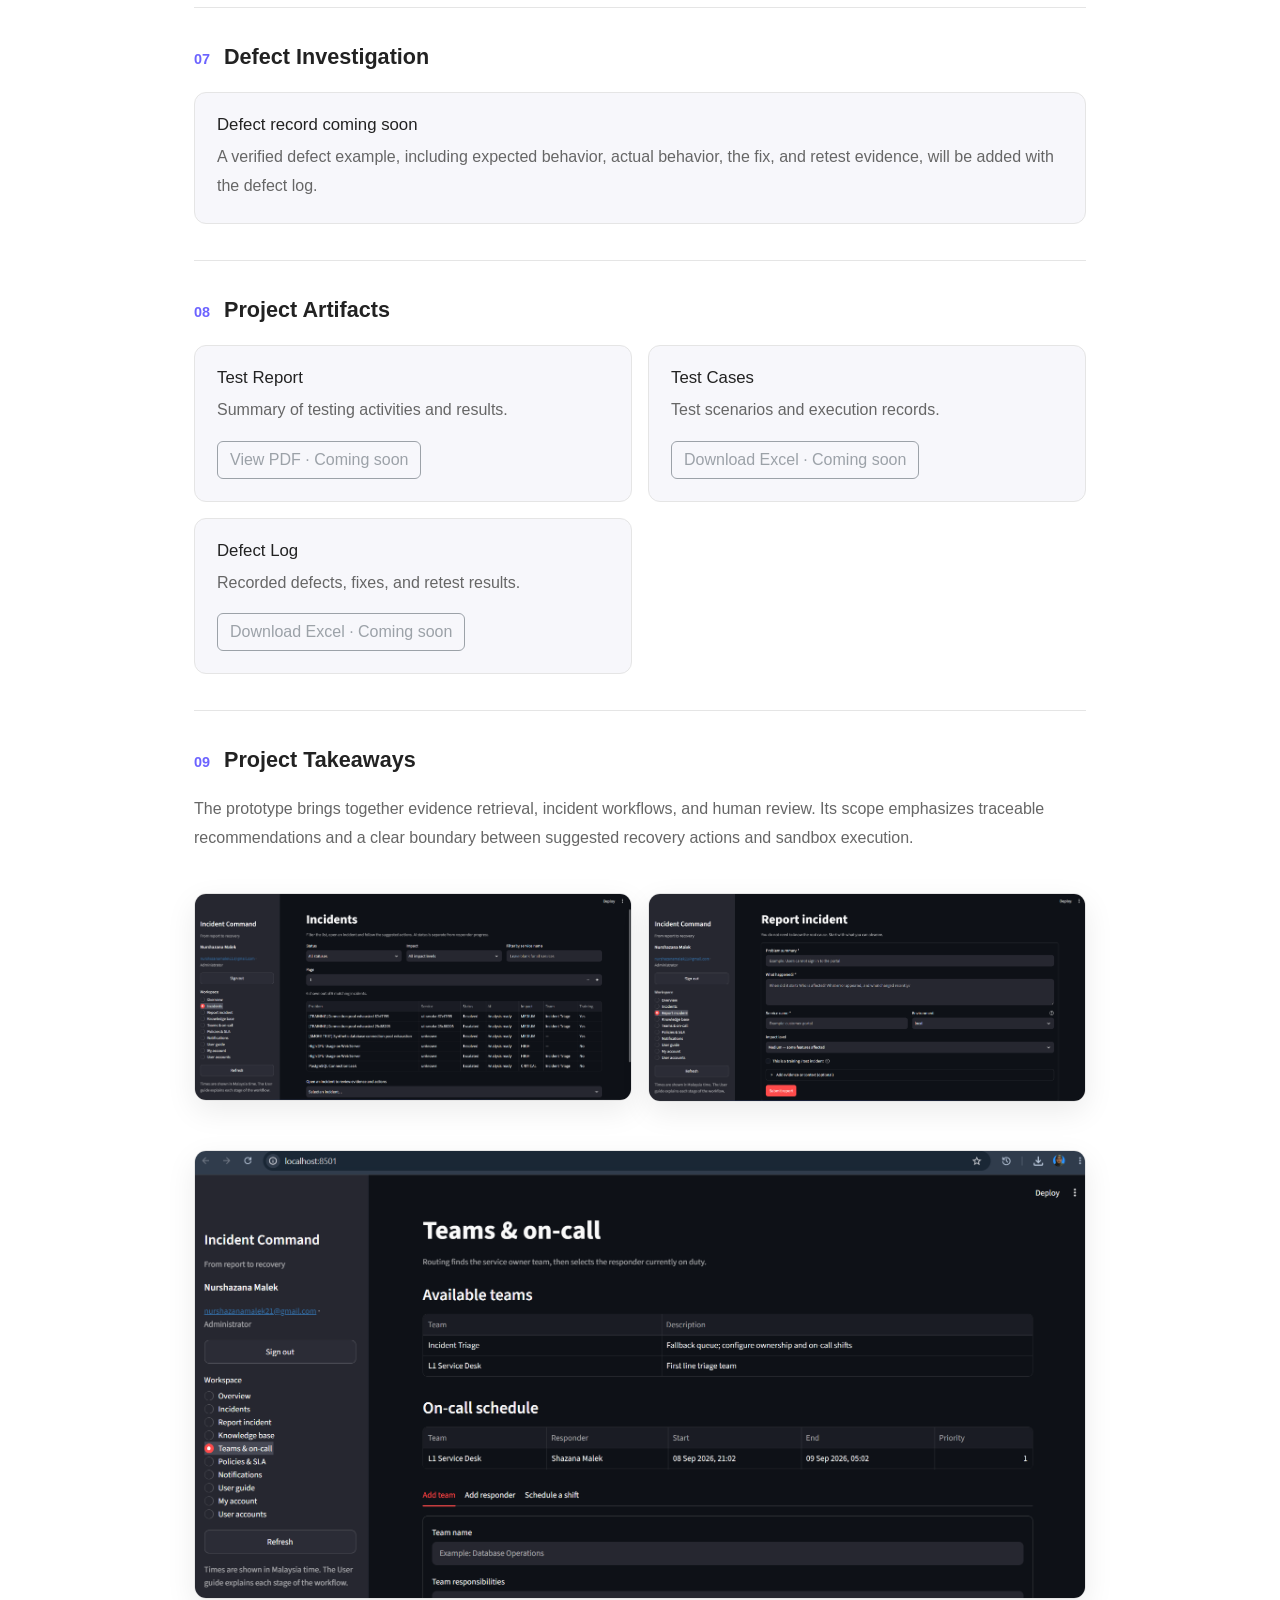
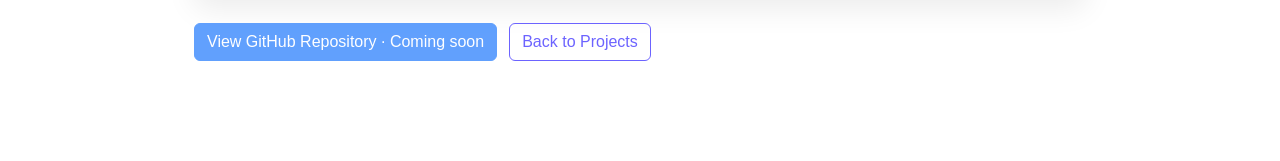
==== commit 826abf58: "Change the font style for both case study pages" ====
--- a/smart-ai-case-study.html
+++ b/smart-ai-case-study.html
@@ -53,9 +53,18 @@
         <section class="case-section">
             <h2><span>05</span>System Architecture</h2>
             <div class="case-architecture" aria-label="Streamlit interface connects to FastAPI, which coordinates PostgreSQL storage and retrieval with the local Ollama model.">
-                <strong>Streamlit · User interface</strong><span aria-hidden="true">↓</span>
-                <strong>FastAPI · Application API</strong><span aria-hidden="true">↙ &nbsp; ↘</span>
-                <div class="case-features"><div class="case-panel">PostgreSQL<br>Incident data &amp; knowledge base<br>Full-Text Search</div><div class="case-panel">Ollama<br>Local Llama 3.2 model</div></div>
+                <div class="architecture-node">Streamlit · User interface</div><span class="architecture-arrow" aria-hidden="true">↓</span>
+                <div class="architecture-node">FastAPI · Application API</div>
+                <div class="architecture-branches">
+                    <div class="architecture-branch">
+                        <span class="architecture-arrow" aria-hidden="true">↙</span>
+                        <div class="architecture-node">PostgreSQL<br>Incident data &amp; knowledge base<br>Full-Text Search</div>
+                    </div>
+                    <div class="architecture-branch">
+                        <span class="architecture-arrow" aria-hidden="true">↘</span>
+                        <div class="architecture-node">Ollama<br>Local Llama 3.2 model</div>
+                    </div>
+                </div>
             </div>
             <p class="mt-3">High-level overview of the prototype's interface, API, storage, retrieval, and local model components.</p>
         </section>
--- a/assets/css/case-study.css
+++ b/assets/css/case-study.css
@@ -24,6 +24,10 @@
 .case-panel p:last-child { margin-bottom: 0; }
 .case-architecture { text-align: center; display: grid; gap: 12px; padding: 24px; background: var(--background-alt); border-radius: 12px; }
 .case-architecture strong { color: var(--primary); }
+.architecture-node { font-family: inherit; font-size: 1rem; font-weight: 500; line-height: 1.7; color: var(--text); overflow-wrap: anywhere; }
+.architecture-branches { display: grid; grid-template-columns: repeat(2, minmax(0, 1fr)); gap: 16px; }
+.architecture-branch { display: grid; align-content: start; gap: 12px; }
+.architecture-arrow { font-family: inherit; font-size: 1.5rem; font-weight: 400; line-height: 1; color: var(--primary); }
 .case-actions { display: flex; flex-wrap: wrap; gap: 12px; margin-top: 24px; }
 .case-pending { font-size: .85rem; color: var(--text-light); }
 @media (max-width: 575px) {
